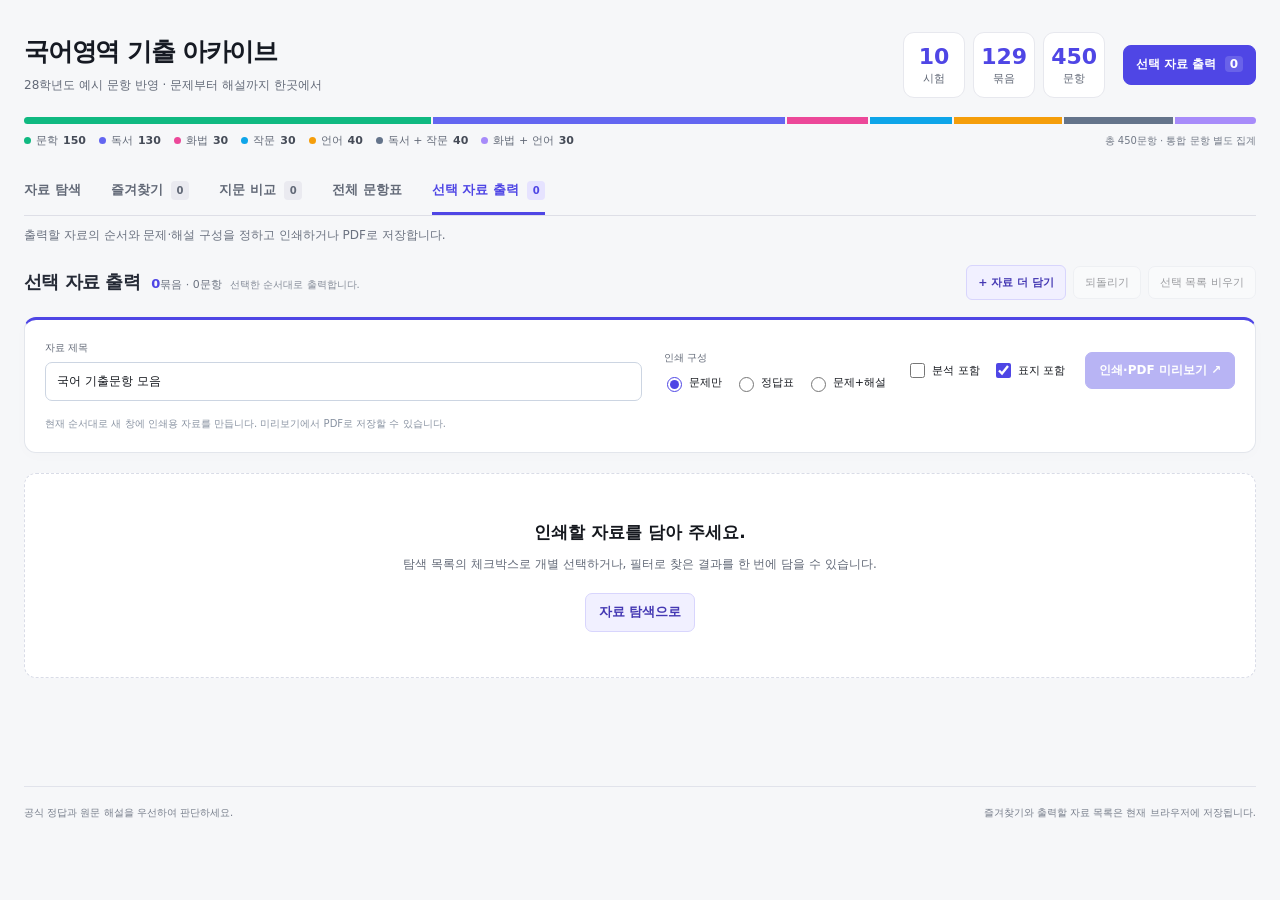
==== booklet.html @ 2a74745e "Prepare archive UI and verified assets; hold publication pending source-asset approval" ====
<!doctype html><html lang="ko"><head><meta charset="utf-8"><meta name="viewport" content="width=device-width,initial-scale=1"><title>선택 자료 출력 · 국어영역 기출 아카이브</title><meta http-equiv="refresh" content="0;url=index.html#collection"><script>location.replace('index.html#collection');</script></head><body><p>출력 기능이 한곳으로 통합되었습니다. <a href="index.html#collection">선택 자료 출력으로 이동</a></p></body></html>
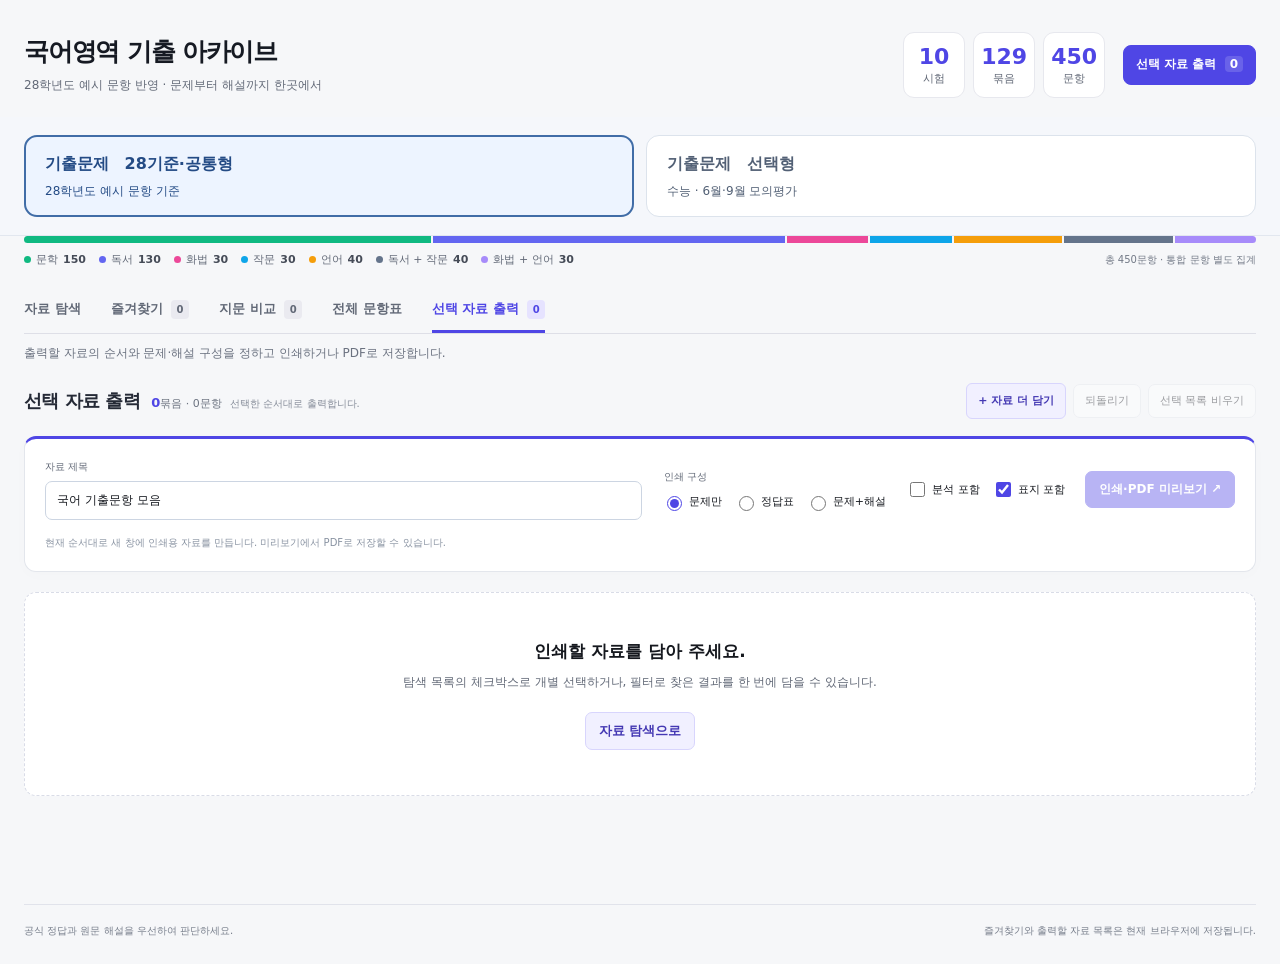
==== commit e618db67: "Add separate elective CSAT and KICE archive with 952 questions and matching HTML export" ====
--- a/booklet.html
+++ b/booklet.html
@@ -1 +1 @@
-<!doctype html><html lang="ko"><head><meta charset="utf-8"><meta name="viewport" content="width=device-width,initial-scale=1"><title>선택 자료 출력 · 국어영역 기출 아카이브</title><meta http-equiv="refresh" content="0;url=index.html#collection"><script>location.replace('index.html#collection');</script></head><body><p>출력 기능이 한곳으로 통합되었습니다. <a href="index.html#collection">선택 자료 출력으로 이동</a></p></body></html>+<!doctype html><html lang="ko"><head><meta charset="utf-8"><meta name="viewport" content="width=device-width,initial-scale=1"><title>선택 자료 출력</title><script>location.replace("index.html"+location.search+"#collection");</script></head><body><a href="index.html#collection">선택 자료 출력으로 이동</a></body></html>
